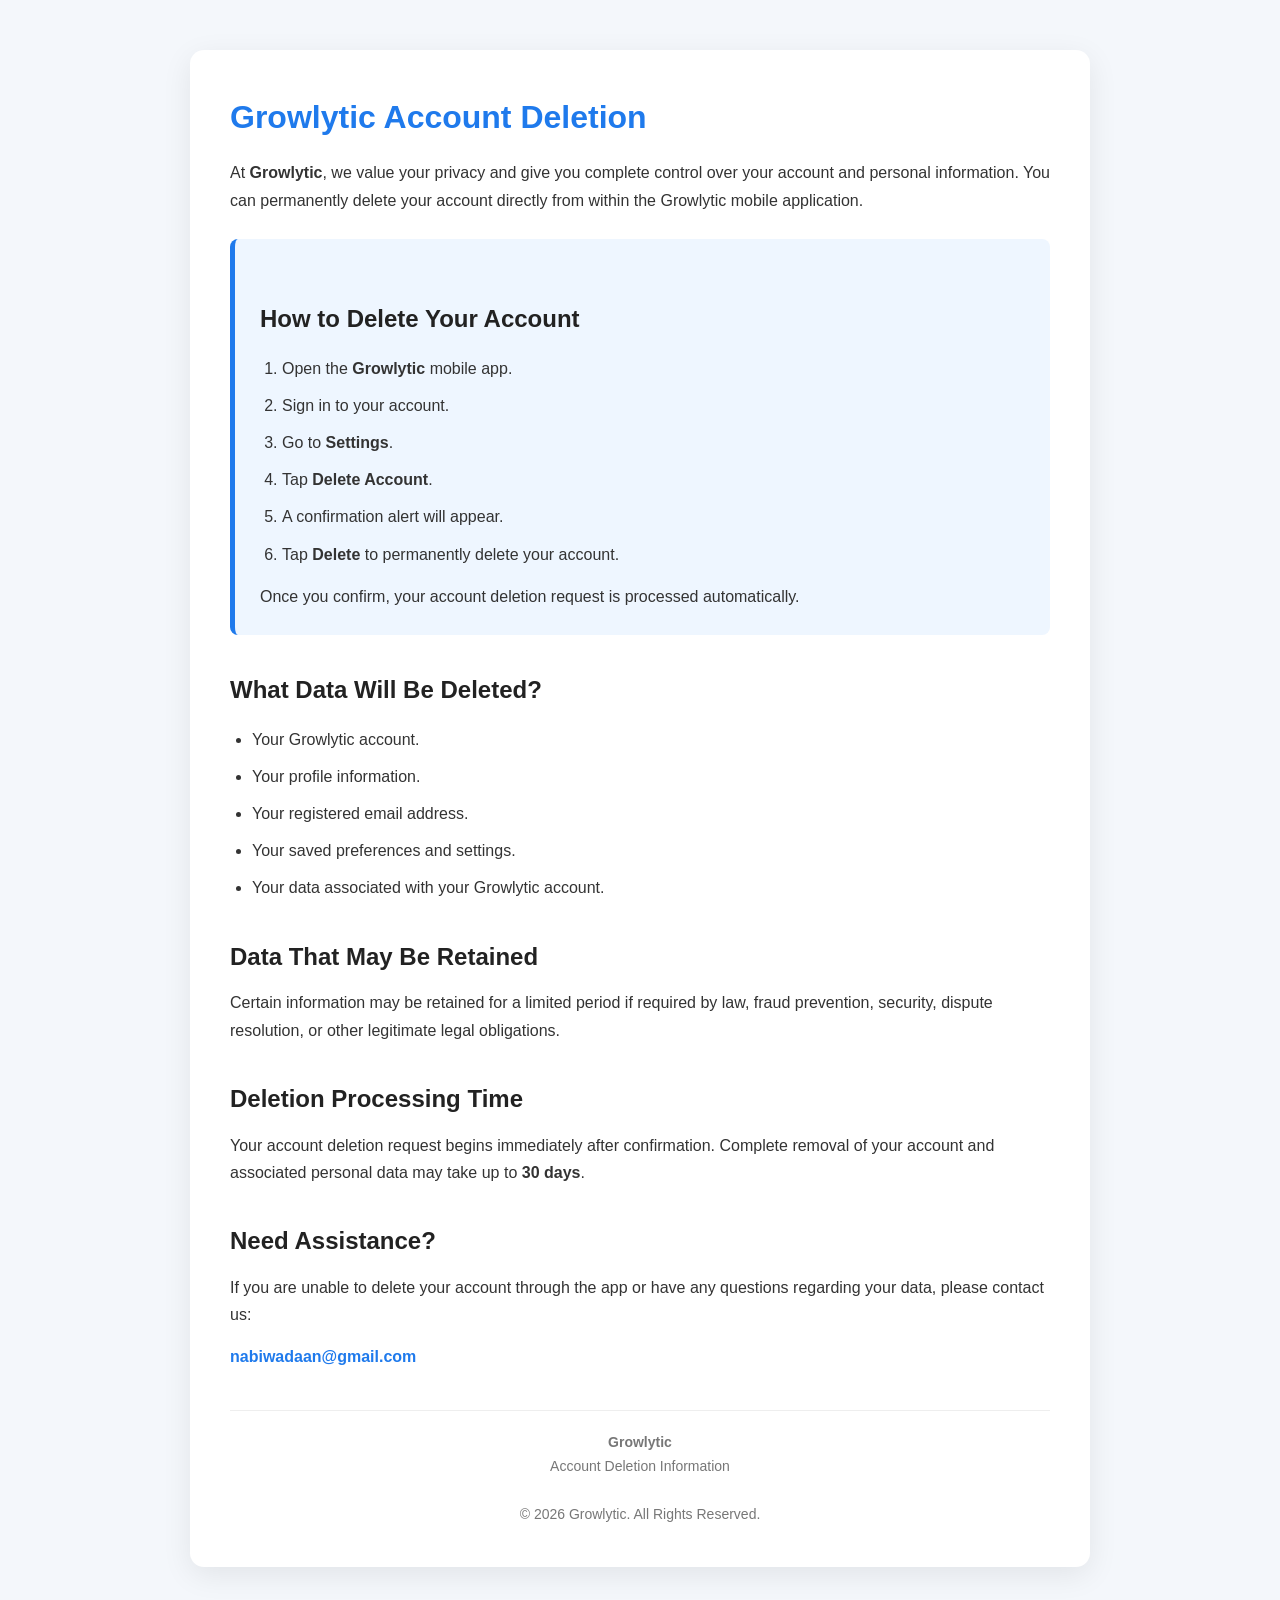
==== DeleteAccount.html @ 3d63ffe2 "Add Delete Account HTML page" ====
<!DOCTYPE html>
<html lang="en">

<head>
    <meta charset="UTF-8" />
    <meta name="viewport" content="width=device-width, initial-scale=1.0" />
    <title>Growlytic - Delete Account</title>

    <style>
        * {
            margin: 0;
            padding: 0;
            box-sizing: border-box;
            font-family: Arial, Helvetica, sans-serif;
        }

        body {
            background: #f4f7fb;
            color: #333;
            line-height: 1.7;
        }

        .container {
            max-width: 900px;
            margin: 50px auto;
            background: #ffffff;
            border-radius: 14px;
            padding: 40px;
            box-shadow: 0 8px 30px rgba(0, 0, 0, .08);
        }

        h1 {
            color: #1f7aec;
            margin-bottom: 15px;
        }

        h2 {
            color: #222;
            margin-top: 35px;
            margin-bottom: 10px;
        }

        p {
            margin-top: 12px;
        }

        ol,
        ul {
            margin: 15px 0;
            padding-left: 22px;
        }

        li {
            margin-bottom: 10px;
        }

        .box {
            margin-top: 25px;
            padding: 25px;
            background: #eef6ff;
            border-left: 5px solid #1f7aec;
            border-radius: 8px;
        }

        .email {
            display: inline-block;
            margin-top: 15px;
            color: #1f7aec;
            text-decoration: none;
            font-weight: bold;
        }

        .email:hover {
            text-decoration: underline;
        }

        footer {
            margin-top: 40px;
            text-align: center;
            color: #777;
            font-size: 14px;
            border-top: 1px solid #eee;
            padding-top: 20px;
        }

        @media (max-width:768px) {
            .container {
                margin: 20px;
                padding: 25px;
            }
        }
    </style>
</head>

<body>

    <div class="container">

        <h1>Growlytic Account Deletion</h1>

        <p>
            At <strong>Growlytic</strong>, we value your privacy and give you complete
            control over your account and personal information.
            You can permanently delete your account directly from within the Growlytic
            mobile application.
        </p>

        <div class="box">

            <h2>How to Delete Your Account</h2>

            <ol>
                <li>Open the <strong>Growlytic</strong> mobile app.</li>
                <li>Sign in to your account.</li>
                <li>Go to <strong>Settings</strong>.</li>
                <li>Tap <strong>Delete Account</strong>.</li>
                <li>A confirmation alert will appear.</li>
                <li>Tap <strong>Delete</strong> to permanently delete your account.</li>
            </ol>

            <p>
                Once you confirm, your account deletion request is processed automatically.
            </p>

        </div>

        <h2>What Data Will Be Deleted?</h2>

        <ul>
            <li>Your Growlytic account.</li>
            <li>Your profile information.</li>
            <li>Your registered email address.</li>
            <li>Your saved preferences and settings.</li>
            <li>Your data associated with your Growlytic account.</li>
        </ul>

        <h2>Data That May Be Retained</h2>

        <p>
            Certain information may be retained for a limited period if required by law,
            fraud prevention, security, dispute resolution, or other legitimate legal
            obligations.
        </p>

        <h2>Deletion Processing Time</h2>

        <p>
            Your account deletion request begins immediately after confirmation.
            Complete removal of your account and associated personal data may take
            up to <strong>30 days</strong>.
        </p>

        <h2>Need Assistance?</h2>

        <p>
            If you are unable to delete your account through the app or have any
            questions regarding your data, please contact us:
        </p>

        <a class="email" href="mailto:nabiwadaan@gmail.com">
            nabiwadaan@gmail.com
        </a>

        <footer>
            <strong>Growlytic</strong><br>
            Account Deletion Information<br><br>
            © 2026 Growlytic. All Rights Reserved.
        </footer>

    </div>

</body>

</html>
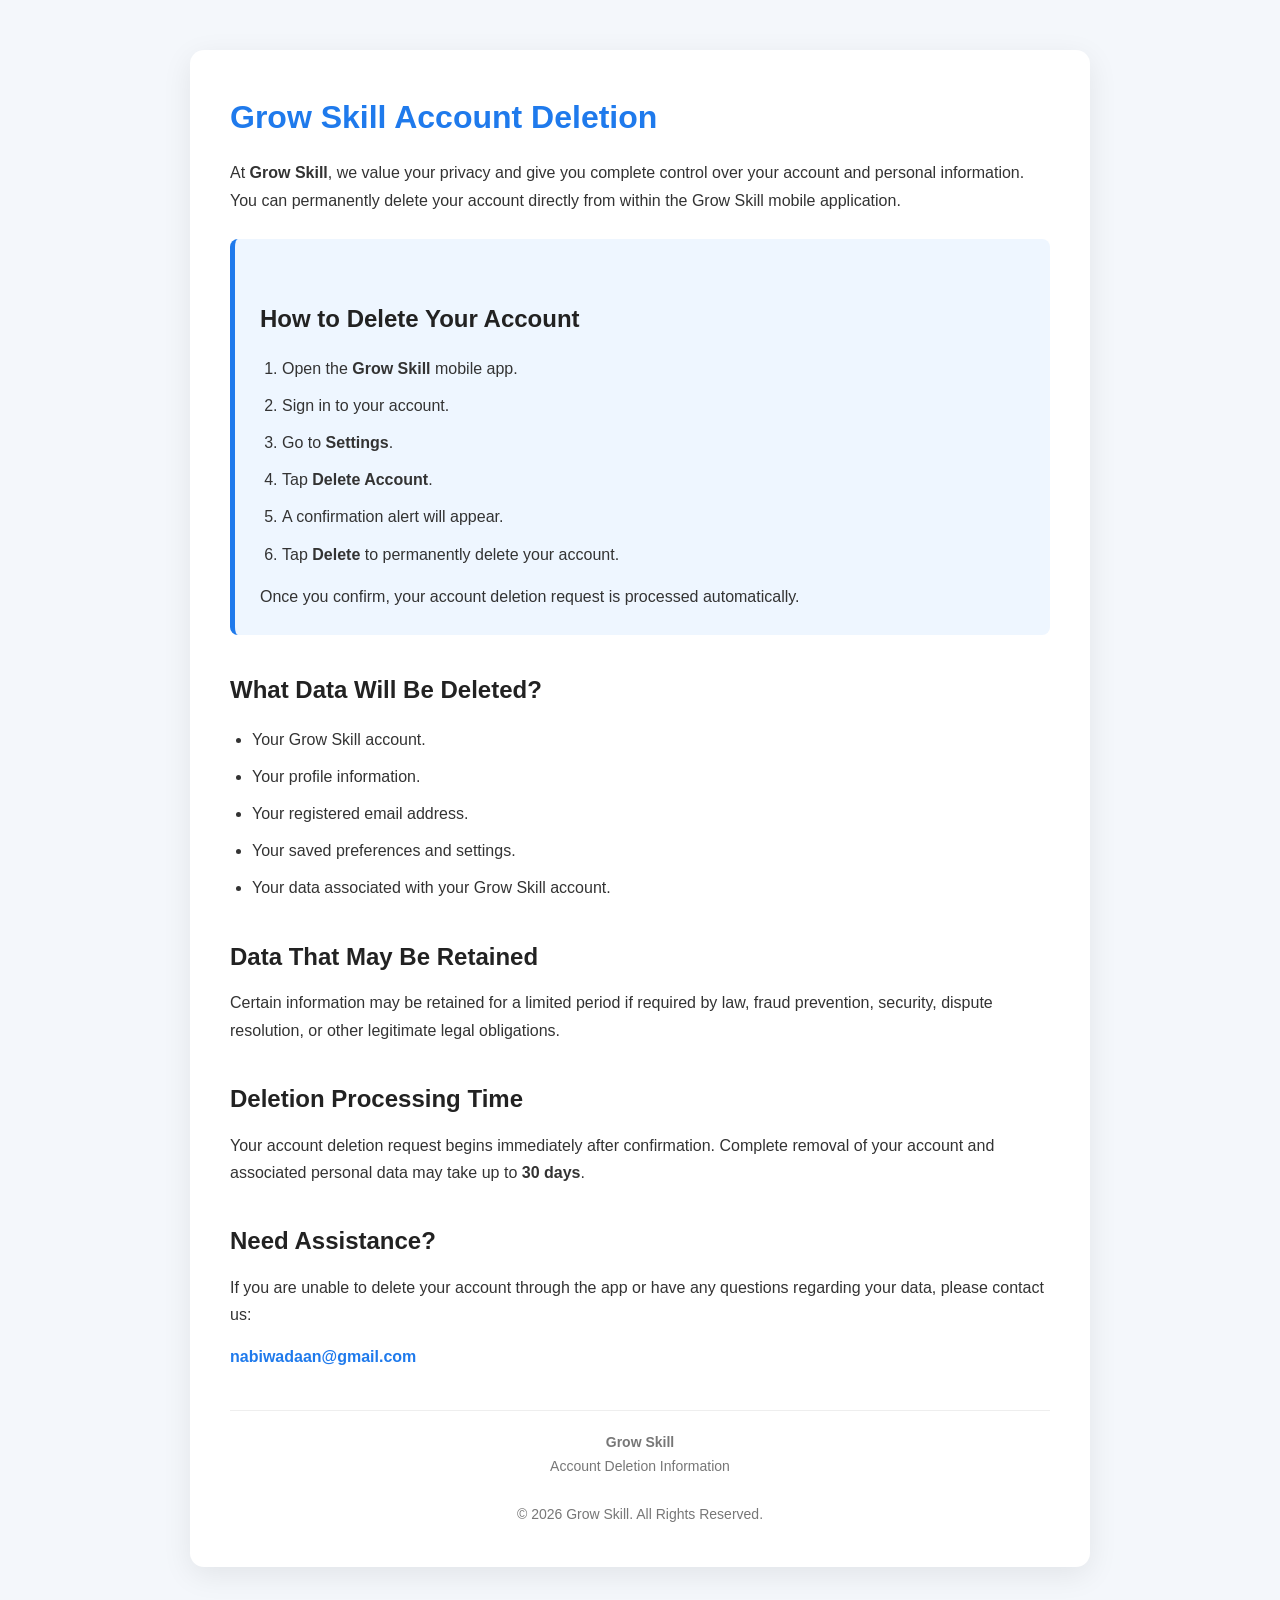
==== commit 4e1b26e5: "Update DeleteAccount.html" ====
--- a/DeleteAccount.html
+++ b/DeleteAccount.html
@@ -4,7 +4,7 @@
 <head>
     <meta charset="UTF-8" />
     <meta name="viewport" content="width=device-width, initial-scale=1.0" />
-    <title>Growlytic - Delete Account</title>
+    <title>Grow Skill - Delete Account</title>
 
     <style>
         * {
@@ -96,12 +96,12 @@
 
     <div class="container">
 
-        <h1>Growlytic Account Deletion</h1>
+        <h1>Grow Skill Account Deletion</h1>
 
         <p>
-            At <strong>Growlytic</strong>, we value your privacy and give you complete
+            At <strong>Grow Skill</strong>, we value your privacy and give you complete
             control over your account and personal information.
-            You can permanently delete your account directly from within the Growlytic
+            You can permanently delete your account directly from within the Grow Skill
             mobile application.
         </p>
 
@@ -110,7 +110,7 @@
             <h2>How to Delete Your Account</h2>
 
             <ol>
-                <li>Open the <strong>Growlytic</strong> mobile app.</li>
+                <li>Open the <strong>Grow Skill</strong> mobile app.</li>
                 <li>Sign in to your account.</li>
                 <li>Go to <strong>Settings</strong>.</li>
                 <li>Tap <strong>Delete Account</strong>.</li>
@@ -127,11 +127,11 @@
         <h2>What Data Will Be Deleted?</h2>
 
         <ul>
-            <li>Your Growlytic account.</li>
+            <li>Your Grow Skill account.</li>
             <li>Your profile information.</li>
             <li>Your registered email address.</li>
             <li>Your saved preferences and settings.</li>
-            <li>Your data associated with your Growlytic account.</li>
+            <li>Your data associated with your Grow Skill account.</li>
         </ul>
 
         <h2>Data That May Be Retained</h2>
@@ -162,9 +162,9 @@
         </a>
 
         <footer>
-            <strong>Growlytic</strong><br>
+            <strong>Grow Skill</strong><br>
             Account Deletion Information<br><br>
-            © 2026 Growlytic. All Rights Reserved.
+            © 2026 Grow Skill. All Rights Reserved.
         </footer>
 
     </div>
